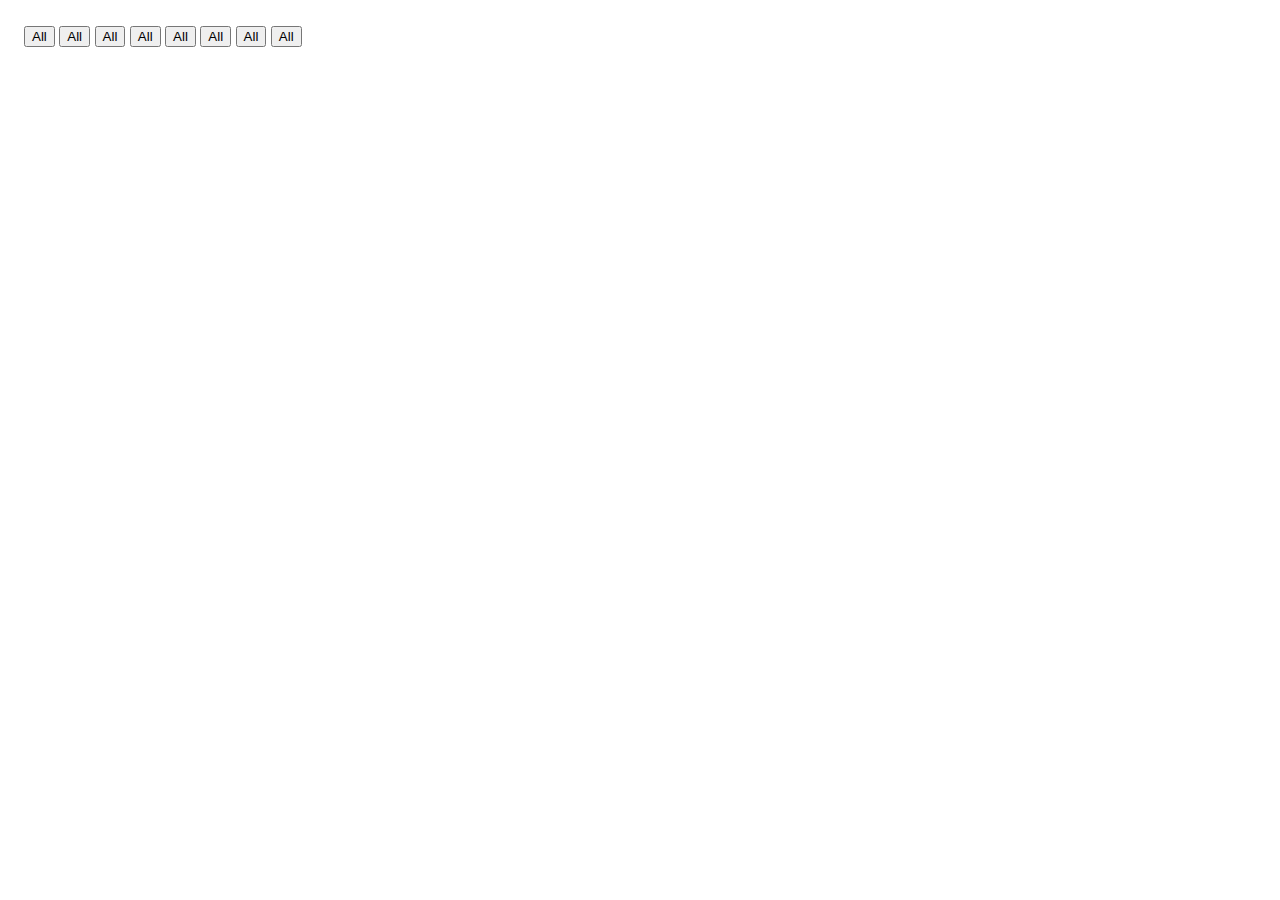
==== index.html @ 39bce03b "Button Bem fixed" ====
<!DOCTYPE html>
<html lang="en">
<head>
  <meta charset="UTF-8">
  <meta http-equiv="X-UA-Compatible" content="IE=edge">
  <meta name="viewport" content="width=device-width, initial-scale=1.0">
  <title>Project</title>

  <!-- Stylesheets -->
  <link rel="stylesheet" href="css/normalize.css">
  <link rel="stylesheet" href="css/styles.css">
</head>
<body>

  <div class="card">
    <button>All</button>
    <button>All</button>
    <button>All</button>
    <button>All</button>
    <button>All</button>
    <button>All</button>
    <button>All</button>
    <button>All</button>
  </div>

  <script src="js/main.js"></script>
</body>
</html>
---- css/styles.css ----
/* GLOBAL */
html {
  box-sizing: border-box;
  height: 100%;
  scroll-behavior: smooth;
}

*,
*::before,
*::after {
  box-sizing: inherit;
}

:root {
  --clr-white: #FFFFFF;
  --clr-primary: #4661E6;
  --clr-dark: #3A4374;
  --clr-gray: #F2F2F2;
  --clr-light: #647196;
  --clr-pink: #AD1FEA;
  --clr-lightpink : #C75AF6;
  --clr-darkblue: #373F68;
  --clr-lightblue: #62BCFA;
  --clr-orange: #F49F85;
  --clr-active--btn : #4661E6;
  --clr-danger : #D73737;
  --clr-lightdanger : #E98888;

  --fs-xl: 15px;
  --fs-xs: 13px;

  --fw-xl: 700;
  --fw-lg: 600;
  --fw-xs: 300;
}


body {
  display: flex;
  flex-direction: column;
  height: 100%;
  padding: 0;
  margin: 0;
  font-family: "Arial", sans-serif;
  font-size: 16px;
  line-height: 1.5;
  background-color: #fff;
  color: #222;
}

img {
  max-width: 100%;
  height: auto;
}

.card {
  padding: 24px;
  border-radius: 10px;
  background-color: var(--clr-white);
}
.card--raoadmap-widget {
  padding-top: 20px;
}
.card--narrow-top {
  padding-top: 44px;
}
.roadmap-card {
  padding-top: 16px;
}
@media screen and (min-width: 760px){
  .card--tablet {
    padding: 32px 28px;
  }
  .card--narrow-top {
    padding-top: 52px 42px;
  }
}
  

/* AUTOFILL-STYLES */
/*input:-webkit-autofill,
input:-webkit-autofill:hover,
input:-webkit-autofill:focus,
textarea:-webkit-autofill,
textarea:-webkit-autofill:hover,
textarea:-webkit-autofill:focus,
select:-webkit-autofill,
select:-webkit-autofill:hover,
select:-webkit-autofill:focus {
  border-color: transparent;
  -webkit-text-fill-color: inherit;
  -webkit-box-shadow: 0 0 0px 1000px #fff inset;
}*/


/* PLACEHOLDER-STYLES */
/*::-webkit-input-placeholder,
::-moz-placeholder,
:-ms-input-placeholder,
:-moz-placeholder {
  color: rgba(52, 49, 61, 0.5);
  opacity: 1;
}*/


/* VISUALLY-HIDDEN */
.visually-hidden {
  position: absolute;
  width: 1px;
  height: 1px;
  margin: -1px;
  border: 0;
  padding: 0;
  clip: rect(0 0 0 0);
  overflow: hidden;
}


/* CONTAINER */
.container {
  width: 100%;
  max-width: 1200px;
  padding-left: 50px;
  padding-right: 50px;
  margin-left: auto;
  margin-right: auto;
}


/* MAIN-CONTENT */
.main-content {
  flex-grow: 1;
}

@media
only screen and (-webkit-min-device-pixel-ratio: 2),
only screen and (   min--moz-device-pixel-ratio: 2),
only screen and (     -o-min-device-pixel-ratio: 2/1),
only screen and (        min-device-pixel-ratio: 2),
only screen and (                min-resolution: 192dpi),
only screen and (                min-resolution: 2dppx) {

}
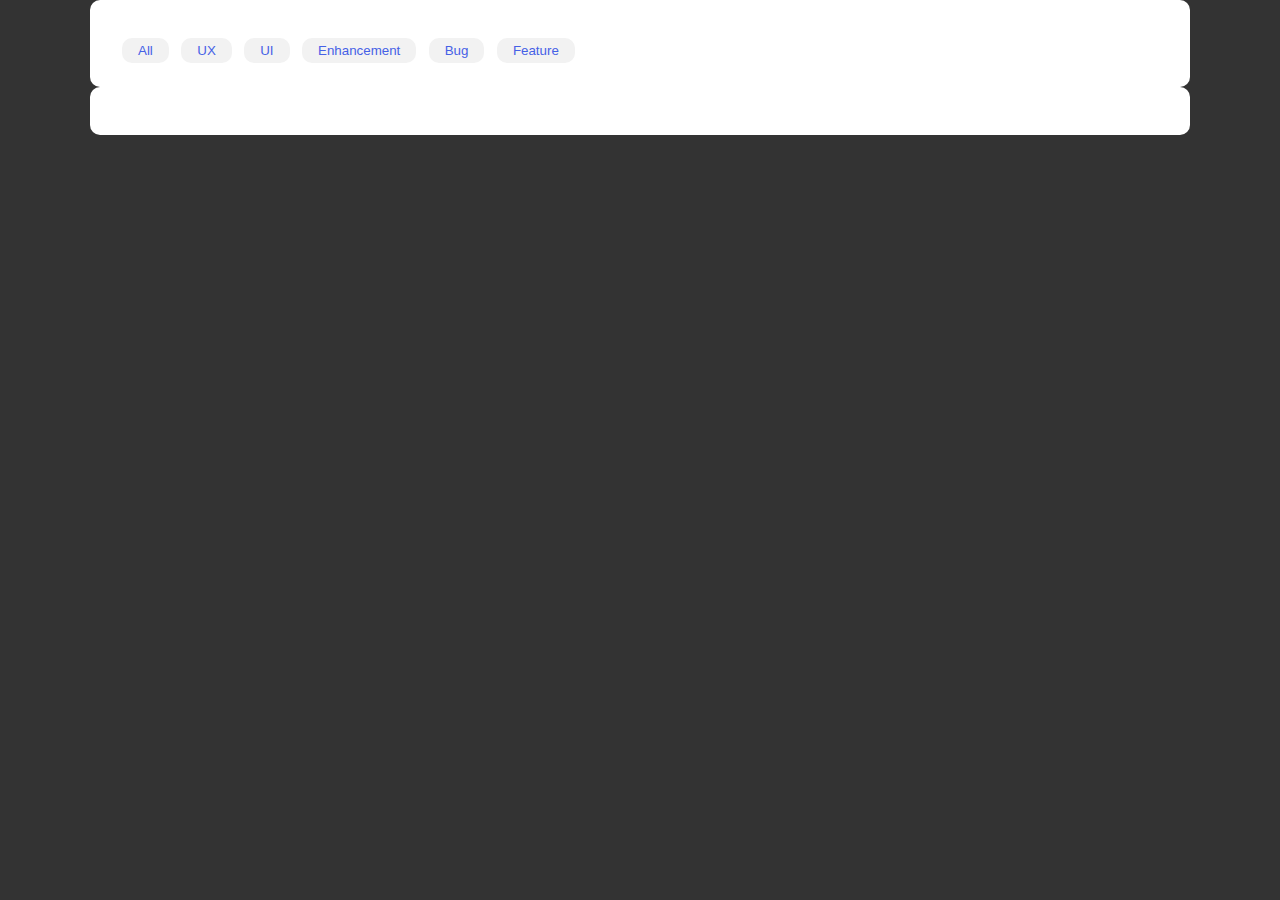
==== commit d3408969: "Tags" ====
--- a/index.html
+++ b/index.html
@@ -12,16 +12,22 @@
 </head>
 <body>
 
-  <div class="card">
-    <button>All</button>
-    <button>All</button>
-    <button>All</button>
-    <button>All</button>
-    <button>All</button>
-    <button>All</button>
-    <button>All</button>
-    <button>All</button>
-  </div>
+  <header>
+    <div class="logo">
+    </div>
+    <div class="container">
+      <div class="card">
+        <button class="btn--tag">All</button>
+        <button class="btn--tag">UX</button>
+        <button class="btn--tag">UI</button>
+        <button class="btn--tag">Enhancement</button>
+        <button class="btn--tag">Bug</button>
+        <button class="btn--tag">Feature</button>
+      </div>
+      <div class="card card--roadmap-widget"></div>
+    </div>
+  </header>
+  
 
   <script src="js/main.js"></script>
 </body>
--- a/css/styles.css
+++ b/css/styles.css
@@ -44,7 +44,7 @@
   font-family: "Arial", sans-serif;
   font-size: 16px;
   line-height: 1.5;
-  background-color: #fff;
+  background-color: #333;
   color: #222;
 }
 
@@ -52,7 +52,21 @@
   max-width: 100%;
   height: auto;
 }
-
+.btn--tag {
+  border-radius: 10px;
+  border: none;
+  background: var(--clr-gray);
+  color: var(--clr-primary);
+  padding: 5px 16px;
+  margin: 14px auto auto 8px;
+}
+.btn--tag:hover {
+  background: #CFD7FF;
+}
+.btn--tag:active {
+  background: var(--clr-primary);
+  color: var(--clr-white);
+}
 .card {
   padding: 24px;
   border-radius: 10px;
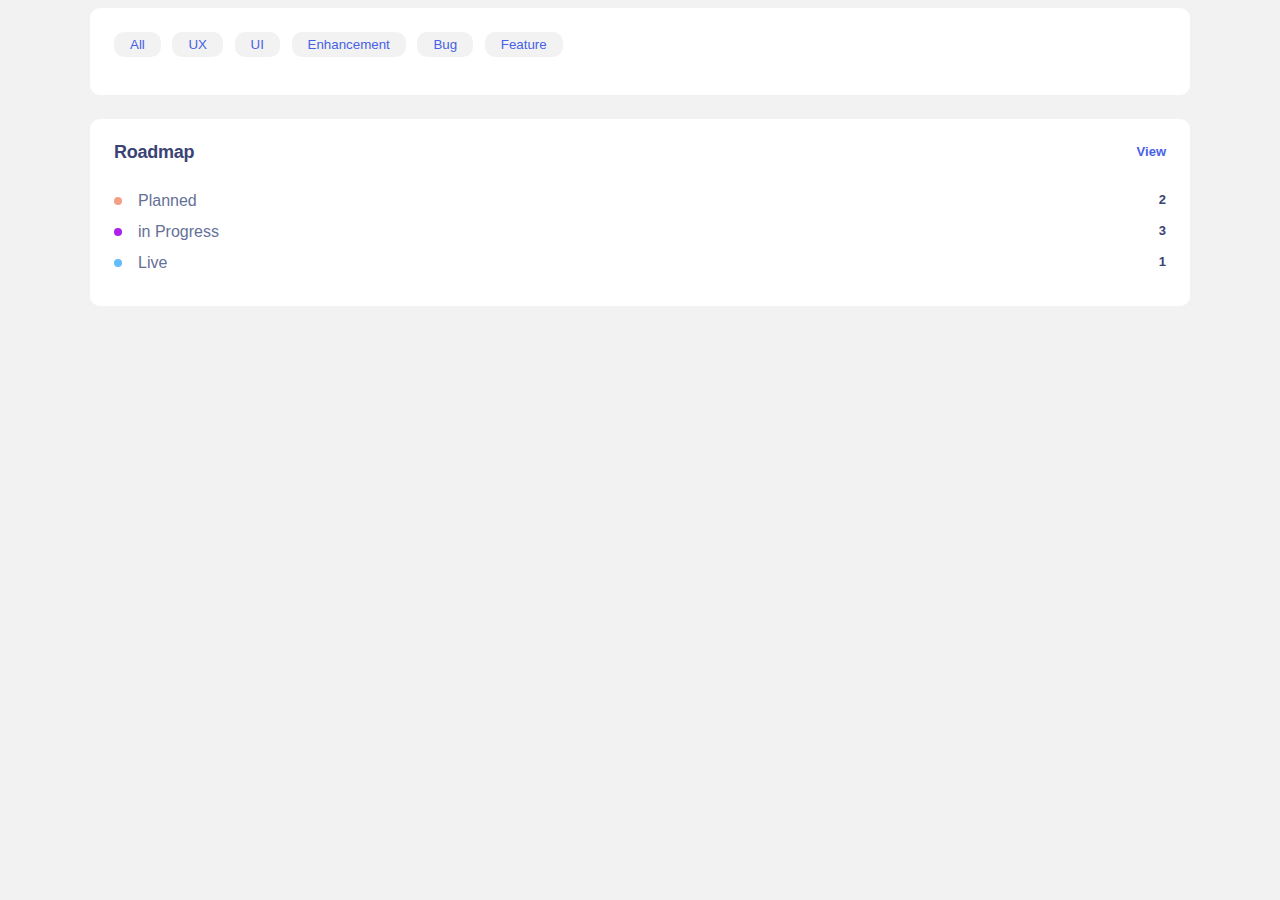
==== commit 824949c4: "Roadmap-widget" ====
--- a/index.html
+++ b/index.html
@@ -24,8 +24,32 @@
         <button class="btn--tag">Bug</button>
         <button class="btn--tag">Feature</button>
       </div>
-      <div class="card card--roadmap-widget"></div>
+      
+      <div class="card--roadmap-widget card">
+        <div class="roadmap-widget__head">
+          <h3 class="roadmap-widget__title">Roadmap</h3>
+          <a class="roadmap-widget__link" href="roadmap.html">View</a>
+        </div>
+        <div class="roadmap-widget__body">
+          <div class="roadmap-widget__status">
+            <span class="roadmap-widget__dot"></span>
+            <p class="roadmap-widget__text">Planned</p>
+            <h4 class="roadmap-widget__number">2</h4>
+          </div>
+          <div class="roadmap-widget__status">
+            <span class="roadmap-widget__dot roadmap-widget__dot--pink"></span>
+            <p class="roadmap-widget__text">in Progress</p>
+            <h4 class="roadmap-widget__number">3</h4>
+          </div>
+          <div class="roadmap-widget__status">
+            <span class="roadmap-widget__dot roadmap-widget__dot--lightblue"></span>
+            <p class="roadmap-widget__text">Live</p>
+            <h4 class="roadmap-widget__number">1</h4>
+          </div>
+        </div>
+      </div>
     </div>
+
   </header>
   
 
--- a/css/styles.css
+++ b/css/styles.css
@@ -35,19 +35,36 @@
 }
 
 
-body {
-  display: flex;
-  flex-direction: column;
-  height: 100%;
-  padding: 0;
-  margin: 0;
-  font-family: "Arial", sans-serif;
+body    {
+  font-family: 'Jost', sans-serif;
+  color: var(--clr-white);
+  background: var(--clr-gray);
+  line-height: 18.79px;
+  font-size: var(--fs-xs);
+  font-weight: 100;
+  
+}
+p {
   font-size: 16px;
-  line-height: 1.5;
-  background-color: #333;
-  color: #222;
-}
-
+  font-weight: var(--fw-xs);
+  line-height: 23px;
+  letter-spacing: 0px;
+  text-align: left;
+  color: var(--clr-light);
+}
+a {
+  text-decoration: none;
+  font-weight: var(--fw-xl);
+  color: var(--clr-primary);
+}
+h3  {
+  font-size: 18px;
+  font-weight: 700;
+  line-height: 26px;
+  letter-spacing: -0.25px;
+  text-align: left;
+  color: var(--clr-dark);
+}
 img {
   max-width: 100%;
   height: auto;
@@ -58,7 +75,7 @@
   background: var(--clr-gray);
   color: var(--clr-primary);
   padding: 5px 16px;
-  margin: 14px auto auto 8px;
+  margin: auto 8px 14px auto;
 }
 .btn--tag:hover {
   background: #CFD7FF;
@@ -72,14 +89,53 @@
   border-radius: 10px;
   background-color: var(--clr-white);
 }
-.card--raoadmap-widget {
+.card--roadmap-widget {
   padding-top: 20px;
+  margin-top: 24px;
 }
 .card--narrow-top {
   padding-top: 44px;
 }
-.roadmap-card {
+.roadmap--card {
   padding-top: 16px;
+}
+.roadmap-widget__head{
+  display: flex;
+  justify-content: space-between;
+  align-items: center;
+  margin-bottom: 24px;
+} 
+.roadmap-widget__title {
+  margin: 0;
+}
+.roadmap-widget__link:hover {
+  text-decoration: underline;
+}
+.roadmap-widget__dot {
+    height: 8px;
+    width: 8px;
+    border-radius: 50%;
+    display: inline-block;
+    margin-right: 16px;
+    background: var(--clr-orange);
+}
+.roadmap-widget__dot--pink{
+  background: var(--clr-pink);
+}
+.roadmap-widget__dot--lightblue {
+  background: var(--clr-lightblue);
+}
+.roadmap-widget__status {
+  display: flex;
+  align-items: center;
+  margin-bottom: 8px;
+}
+.roadmap-widget__text {
+  margin: 0;
+}
+.roadmap-widget__number {
+  margin: 0 0 0 auto;
+  color: var(--clr-dark);
 }
 @media screen and (min-width: 760px){
   .card--tablet {
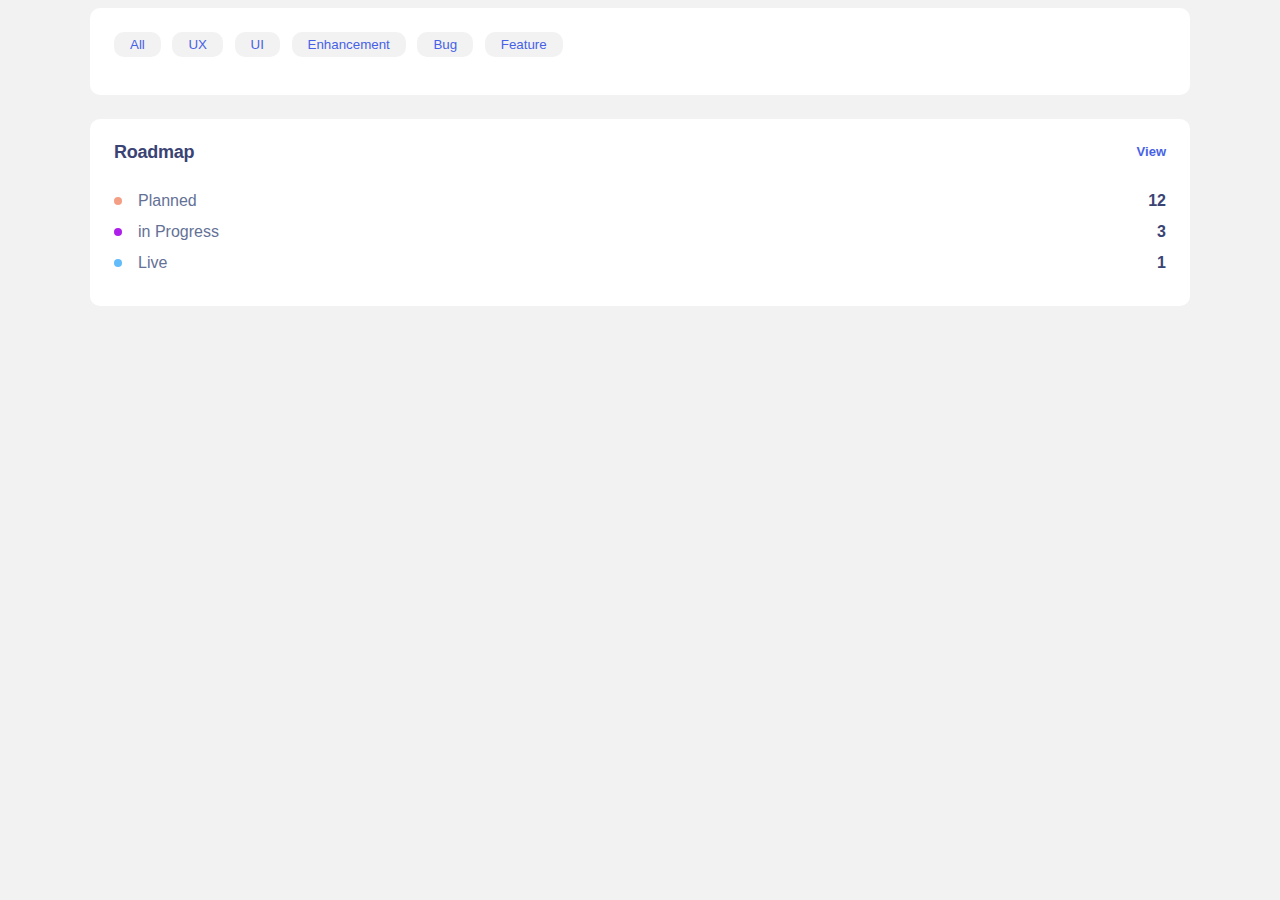
==== commit 193d2dce: "Test" ====
--- a/index.html
+++ b/index.html
@@ -17,12 +17,12 @@
     </div>
     <div class="container">
       <div class="card">
-        <button class="btn--tag">All</button>
-        <button class="btn--tag">UX</button>
-        <button class="btn--tag">UI</button>
-        <button class="btn--tag">Enhancement</button>
-        <button class="btn--tag">Bug</button>
-        <button class="btn--tag">Feature</button>
+        <button class="btn btn--tag">All</button>
+        <button class="btn btn--tag">UX</button>
+        <button class="btn btn--tag">UI</button>
+        <button class="btn btn--tag">Enhancement</button>
+        <button class="btn btn--tag">Bug</button>
+        <button class="btn btn--tag">Feature</button>
       </div>
       
       <div class="card--roadmap-widget card">
@@ -34,17 +34,17 @@
           <div class="roadmap-widget__status">
             <span class="roadmap-widget__dot"></span>
             <p class="roadmap-widget__text">Planned</p>
-            <h4 class="roadmap-widget__number">2</h4>
+            <p class="roadmap-widget__number">12</p>
           </div>
           <div class="roadmap-widget__status">
             <span class="roadmap-widget__dot roadmap-widget__dot--pink"></span>
             <p class="roadmap-widget__text">in Progress</p>
-            <h4 class="roadmap-widget__number">3</h4>
+            <p class="roadmap-widget__number">3</p>
           </div>
           <div class="roadmap-widget__status">
             <span class="roadmap-widget__dot roadmap-widget__dot--lightblue"></span>
             <p class="roadmap-widget__text">Live</p>
-            <h4 class="roadmap-widget__number">1</h4>
+            <p class="roadmap-widget__number">1</p>
           </div>
         </div>
       </div>
--- a/css/styles.css
+++ b/css/styles.css
@@ -134,8 +134,10 @@
   margin: 0;
 }
 .roadmap-widget__number {
-  margin: 0 0 0 auto;
+  margin: 0;
+  margin-left: auto;
   color: var(--clr-dark);
+  font-weight: 700;
 }
 @media screen and (min-width: 760px){
   .card--tablet {
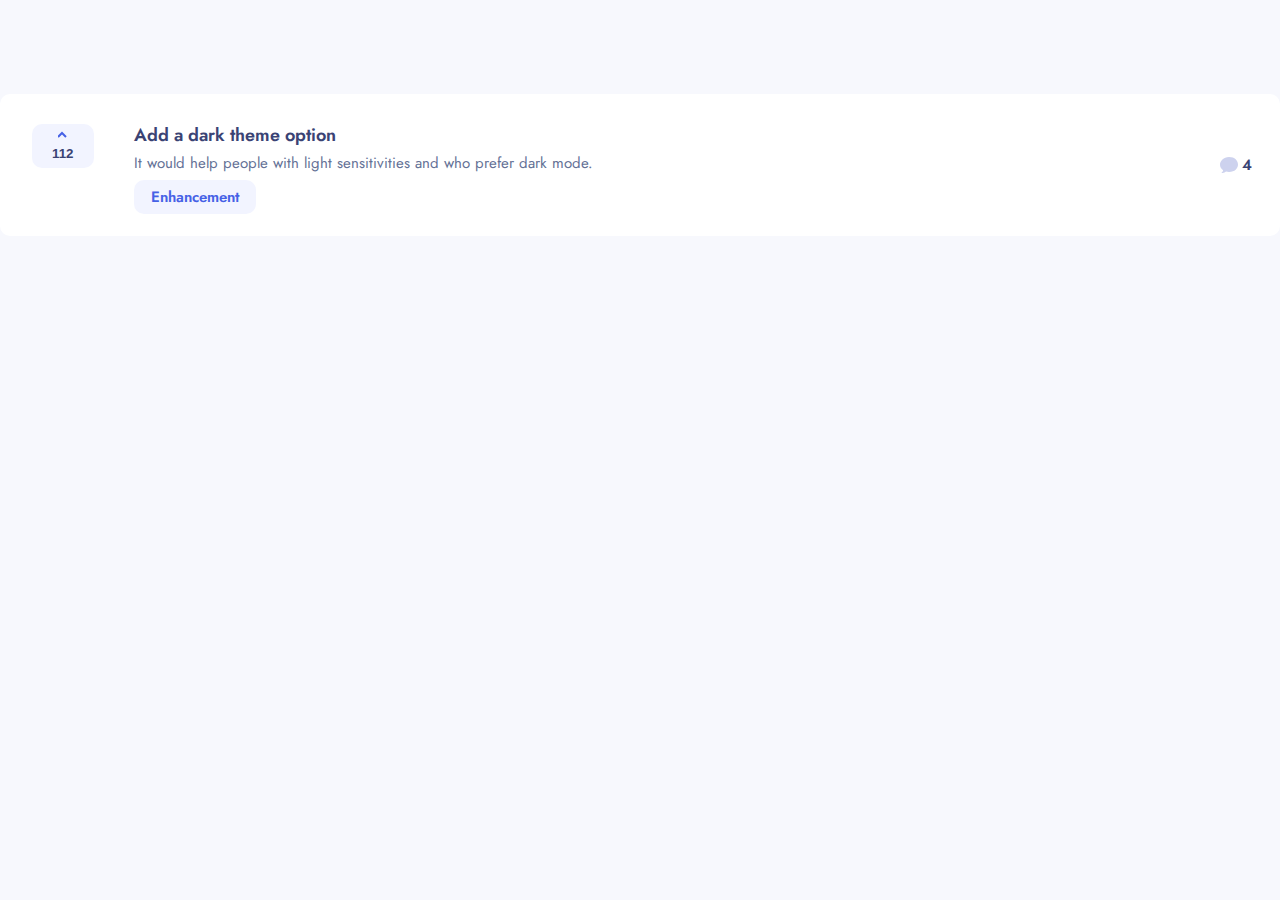
==== commit 7c8ab696: "Add card" ====
--- a/index.html
+++ b/index.html
@@ -1,57 +1,164 @@
 <!DOCTYPE html>
-<html lang="en">
+<html class="page" lang="en">
 <head>
   <meta charset="UTF-8">
   <meta http-equiv="X-UA-Compatible" content="IE=edge">
   <meta name="viewport" content="width=device-width, initial-scale=1.0">
-  <title>Project</title>
+  <title>Feedback Card</title>
 
   <!-- Stylesheets -->
   <link rel="stylesheet" href="css/normalize.css">
   <link rel="stylesheet" href="css/styles.css">
+  <style>
+    .card {
+      padding: 24px;
+      border-radius: 10px;
+      background-color: #fff;
+    }
+    .taglist__link {
+      padding: 5px 16px;
+      font-weight: 600;
+      background-color: var(--color-light-bg);
+      color: var(--color-blue);
+      border-radius: 10px;
+      text-decoration: none;
+    }
+    .taglist__link:hover {
+      background-color: #cfd7ff;
+    }
+    .taglist__link--active {
+      background-color: var(--color-blue);
+      color: var(--color-white);
+    }
+    .upvote-btn {
+      display: inline;
+      border: none;
+      border-radius: 10px;
+      font-weight: 700;
+      background-color: var(--color-light-bg);
+      color: var(--color-text-dark);
+    }
+    .upvote-btn:hover {
+      background-color: #cfd7ff;
+      cursor: pointer;
+    }
+    .upvote-btn__inner {
+      display: flex;
+      align-items: center;
+      padding: 6px 14px;
+    }
+    .upvote-btn--active {
+      background-color: var(--color-blue);
+      color: var(--color-white);
+    }
+    .upvote-btn__icon {
+      margin-right: 10px;
+      color: var(--color-blue);
+    }
+    .feedback__item {
+      display: flex;
+      flex-wrap: wrap;
+      align-items: center;
+    }
+    .feedback__item:not(last-child) {
+      margin-bottom: 16px;
+    }
+    .feedback__content {
+      width: 100%;
+      margin-bottom: 16px;
+    }
+    .feedback__comment {
+      display: flex;
+      align-items: center;
+    }
+    .feedback__title {
+      margin: 0;
+      margin-bottom: 4px;
+    }
+    .feedback__link {
+      color: var(--color-text-dark);
+      font-weight: 600;
+      text-decoration: none;
+    }
+    .feedback__link:hover {
+      color: var(--color-blue);
+    }
+    .feedback__text {
+      margin: 0;
+      margin-bottom: 12px;
+    }
+    .feedback__upvote-btn--wrapper {
+      flex-grow: 1;
+    }
+    .feedback__category-btn {
+      padding: 6px 17px;
+      background-color: var(--color-light-bg);
+      text-decoration: none;
+      color: var(--color-blue);
+      font-weight: 600;
+    }
+    .feedback__category-btn:hover {
+      background-color: #cfd7ff;
+    }
+    .feedback__category--active {
+      background-color: var(--color-blue);
+      color: var(--color-white);
+    }
+    .feedback__comment--icon {
+      margin-right: 4px;
+    }
+    .feedback__comment--value {
+      font-weight: 600;
+      color: var(--color-text-dark);
+    }
+    @media only screen and (min-width: 768px) {
+      .upvote-btn__inner {
+        flex-direction: column;
+      }
+      .upvote-btn__icon {
+        margin-right: 0;
+        margin-bottom: 8px;
+      }
+      .feedback__item {
+        padding: 28px 32px;
+        flex-wrap: nowrap;
+      }
+      .feedback__content {
+        margin-bottom: 0;
+        flex-grow: 1;
+        padding-right: 40px;
+    }
+      .feedback__upvote-btn--wrapper {
+        order: -1;
+        align-self: start;
+        padding-right: 40px;
+      }
+    }
+  </style>
 </head>
-<body>
+<body class="page__body">
 
-  <header>
-    <div class="logo">
+  <div class="feedback__item card">
+    <div class="feedback__content">
+      <h3 class="feedback__title"><a class="feedback__link" href="#" >Add a dark theme option</a></h3>
+      <p class="feedback__text">It would help people with light sensitivities and who prefer dark mode.</p>
+      <a class="taglist__link feedback__category-btn" href="#">Enhancement</a>
     </div>
-    <div class="container">
-      <div class="card">
-        <button class="btn btn--tag">All</button>
-        <button class="btn btn--tag">UX</button>
-        <button class="btn btn--tag">UI</button>
-        <button class="btn btn--tag">Enhancement</button>
-        <button class="btn btn--tag">Bug</button>
-        <button class="btn btn--tag">Feature</button>
-      </div>
-      
-      <div class="card--roadmap-widget card">
-        <div class="roadmap-widget__head">
-          <h3 class="roadmap-widget__title">Roadmap</h3>
-          <a class="roadmap-widget__link" href="roadmap.html">View</a>
-        </div>
-        <div class="roadmap-widget__body">
-          <div class="roadmap-widget__status">
-            <span class="roadmap-widget__dot"></span>
-            <p class="roadmap-widget__text">Planned</p>
-            <p class="roadmap-widget__number">12</p>
-          </div>
-          <div class="roadmap-widget__status">
-            <span class="roadmap-widget__dot roadmap-widget__dot--pink"></span>
-            <p class="roadmap-widget__text">in Progress</p>
-            <p class="roadmap-widget__number">3</p>
-          </div>
-          <div class="roadmap-widget__status">
-            <span class="roadmap-widget__dot roadmap-widget__dot--lightblue"></span>
-            <p class="roadmap-widget__text">Live</p>
-            <p class="roadmap-widget__number">1</p>
-          </div>
-        </div>
-      </div>
+    <div class="feedback__upvote-btn--wrapper">
+      <button class="upvote-btn" href="index.html">
+        <span class="upvote-btn__inner">
+          <svg class="upvote-btn__icon" width="9" height="7" viewBox="0 0 9 7" fill="none" xmlns="http://www.w3.org/2000/svg">
+          <path d="M0 6L4 2L8 6" stroke="currentColor" stroke-width="2"/>
+          </svg>
+          <span class="upvote-btn__text">112</span>
+        </span>
+      </button>
     </div>
-
-  </header>
-  
+    <div class="feedback__comment">
+      <img class="feedback__comment--icon" src="img/message-icon.svg">
+      <span class="feedback__comment--value">4</span>
+    </div>
+  </div>
 
   <script src="js/main.js"></script>
 </body>
--- a/css/styles.css
+++ b/css/styles.css
@@ -1,3 +1,61 @@
+/* CUSTOM PROPS */
+:root {
+  --color-purple: #ad1fea;
+  --color-blue: #4661e6;
+  --color-light-blue: #62bcfa;
+  --color-orange: #f49f85;
+  --color-red: #d73737;
+  --color-white: #fff;
+  --color-lightpurple: #C75AF6;
+
+
+  --color-body-bg: #f7f8fd;
+  --color-light-bg: #f2f4ff;
+  --color-text: #647196;
+  --color-text-dark: #3a4374;
+
+  --font-family: "Jost", "Arial", sans-serif;
+}
+
+
+/* FONT-FACE */
+@font-face {
+  font-family: "Jost";
+  src: url("../fonts/Jost-Medium.woff2") format("woff2"),
+      url("../fonts/Jost-Medium.woff") format("woff");
+  font-weight: 500;
+  font-style: normal;
+  font-display: swap;
+}
+
+@font-face {
+  font-family: "Jost";
+  src: url("../fonts/Jost-SemiBold.woff2") format("woff2"),
+      url("../fonts/Jost-SemiBold.woff") format("woff");
+  font-weight: 600;
+  font-style: normal;
+  font-display: swap;
+}
+
+@font-face {
+  font-family: "Jost";
+  src: url("../fonts/Jost-Regular.woff2") format("woff2"),
+      url("../fonts/Jost-Regular.woff") format("woff");
+  font-weight: normal;
+  font-style: normal;
+  font-display: swap;
+}
+
+@font-face {
+  font-family: "Jost";
+  src: url("../fonts/Jost-Bold.woff2") format("woff2"),
+      url("../fonts/Jost-Bold.woff") format("woff");
+  font-weight: bold;
+  font-style: normal;
+  font-display: swap;
+}
+
+
 /* GLOBAL */
 html {
   box-sizing: border-box;
@@ -11,143 +69,24 @@
   box-sizing: inherit;
 }
 
-:root {
-  --clr-white: #FFFFFF;
-  --clr-primary: #4661E6;
-  --clr-dark: #3A4374;
-  --clr-gray: #F2F2F2;
-  --clr-light: #647196;
-  --clr-pink: #AD1FEA;
-  --clr-lightpink : #C75AF6;
-  --clr-darkblue: #373F68;
-  --clr-lightblue: #62BCFA;
-  --clr-orange: #F49F85;
-  --clr-active--btn : #4661E6;
-  --clr-danger : #D73737;
-  --clr-lightdanger : #E98888;
-
-  --fs-xl: 15px;
-  --fs-xs: 13px;
-
-  --fw-xl: 700;
-  --fw-lg: 600;
-  --fw-xs: 300;
+body {
+  display: flex;
+  flex-direction: column;
+  height: 100%;
+  padding: 0;
+  margin: 0;
+  font-family: var(--font-family);
+  font-size: 15px;
+  line-height: normal;
+  background-color: var(--color-body-bg);
+  color: var(--color-text);
 }
 
-
-body    {
-  font-family: 'Jost', sans-serif;
-  color: var(--clr-white);
-  background: var(--clr-gray);
-  line-height: 18.79px;
-  font-size: var(--fs-xs);
-  font-weight: 100;
-  
-}
-p {
-  font-size: 16px;
-  font-weight: var(--fw-xs);
-  line-height: 23px;
-  letter-spacing: 0px;
-  text-align: left;
-  color: var(--clr-light);
-}
-a {
-  text-decoration: none;
-  font-weight: var(--fw-xl);
-  color: var(--clr-primary);
-}
-h3  {
-  font-size: 18px;
-  font-weight: 700;
-  line-height: 26px;
-  letter-spacing: -0.25px;
-  text-align: left;
-  color: var(--clr-dark);
-}
 img {
   max-width: 100%;
   height: auto;
 }
-.btn--tag {
-  border-radius: 10px;
-  border: none;
-  background: var(--clr-gray);
-  color: var(--clr-primary);
-  padding: 5px 16px;
-  margin: auto 8px 14px auto;
-}
-.btn--tag:hover {
-  background: #CFD7FF;
-}
-.btn--tag:active {
-  background: var(--clr-primary);
-  color: var(--clr-white);
-}
-.card {
-  padding: 24px;
-  border-radius: 10px;
-  background-color: var(--clr-white);
-}
-.card--roadmap-widget {
-  padding-top: 20px;
-  margin-top: 24px;
-}
-.card--narrow-top {
-  padding-top: 44px;
-}
-.roadmap--card {
-  padding-top: 16px;
-}
-.roadmap-widget__head{
-  display: flex;
-  justify-content: space-between;
-  align-items: center;
-  margin-bottom: 24px;
-} 
-.roadmap-widget__title {
-  margin: 0;
-}
-.roadmap-widget__link:hover {
-  text-decoration: underline;
-}
-.roadmap-widget__dot {
-    height: 8px;
-    width: 8px;
-    border-radius: 50%;
-    display: inline-block;
-    margin-right: 16px;
-    background: var(--clr-orange);
-}
-.roadmap-widget__dot--pink{
-  background: var(--clr-pink);
-}
-.roadmap-widget__dot--lightblue {
-  background: var(--clr-lightblue);
-}
-.roadmap-widget__status {
-  display: flex;
-  align-items: center;
-  margin-bottom: 8px;
-}
-.roadmap-widget__text {
-  margin: 0;
-}
-.roadmap-widget__number {
-  margin: 0;
-  margin-left: auto;
-  color: var(--clr-dark);
-  font-weight: 700;
-}
-@media screen and (min-width: 760px){
-  .card--tablet {
-    padding: 32px 28px;
-  }
-  .card--narrow-top {
-    padding-top: 52px 42px;
-  }
-}
-  
+
 
 /* AUTOFILL-STYLES */
 /*input:-webkit-autofill,
@@ -188,12 +127,26 @@
 }
 
 
+/* PAGE */
+.page__body {
+  padding-top: 0;
+}
+
+.page__body--feedback-detail {
+  padding-top: 24px;
+}
+
+.page__body--feedback-form {
+  padding-top: 34px;
+}
+
+
 /* CONTAINER */
 .container {
   width: 100%;
-  max-width: 1200px;
-  padding-left: 50px;
-  padding-right: 50px;
+  max-width: 1158px;
+  padding-left: 24px;
+  padding-right: 24px;
   margin-left: auto;
   margin-right: auto;
 }
@@ -213,3 +166,31 @@
 only screen and (                min-resolution: 2dppx) {
 
 }
+
+/* TODO Update media size */
+@media only screen and (min-width: 768px) {
+  .page__body,
+  .page__body--feedback-detail,
+  .page__body--feedback-form,
+  .page__body--roadmap {
+    padding-top: 56px;
+  }
+}
+
+@media only screen and (min-width: 992px) {
+  .page__body {
+    padding-top: 94px;
+  }
+
+  .page__body--feedback-detail {
+    padding-top: 80px;
+  }
+
+  .page__body--feedback-form {
+    padding-top: 92px;
+  }
+
+  .page__body--roadmap {
+    padding-top: 78px;
+  }
+}
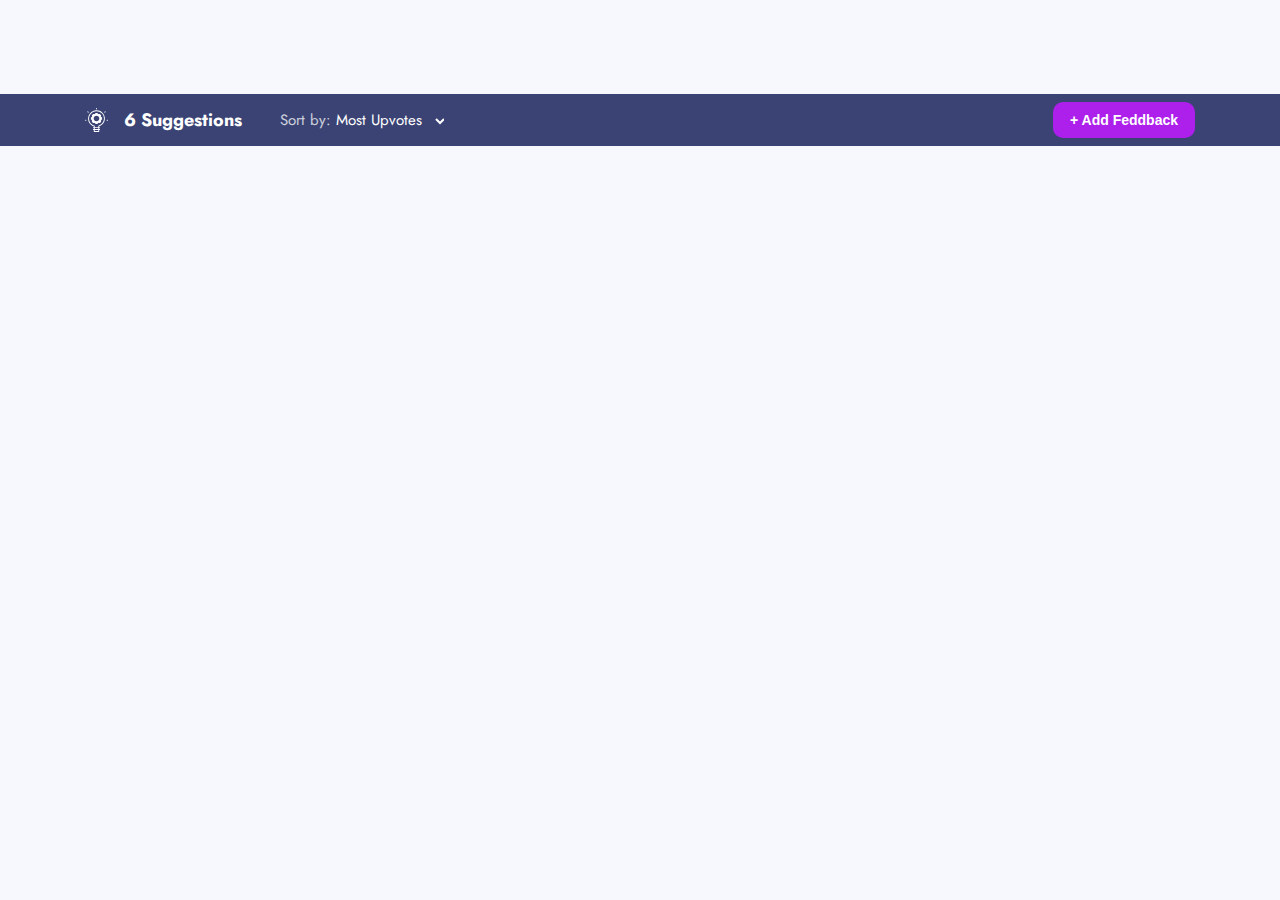
==== commit 641b340c: "Add nav-sort" ====
--- a/index.html
+++ b/index.html
@@ -4,159 +4,86 @@
   <meta charset="UTF-8">
   <meta http-equiv="X-UA-Compatible" content="IE=edge">
   <meta name="viewport" content="width=device-width, initial-scale=1.0">
-  <title>Feedback Card</title>
+  <title>Product Feedback</title>
 
   <!-- Stylesheets -->
   <link rel="stylesheet" href="css/normalize.css">
   <link rel="stylesheet" href="css/styles.css">
   <style>
-    .card {
-      padding: 24px;
-      border-radius: 10px;
-      background-color: #fff;
+    .btn {
+        display: inline-block;
+        padding: 10px 17px;
+        border: none;
+        border-radius: 10px;
+        background-color: var(--color-purple);
+        color: var(--color-white);
+        text-align: center;
+        cursor: pointer;
+        font-size: 14px;
+        font-weight: 700;
     }
-    .taglist__link {
-      padding: 5px 16px;
-      font-weight: 600;
-      background-color: var(--color-light-bg);
-      color: var(--color-blue);
-      border-radius: 10px;
-      text-decoration: none;
+    .btn:hover {
+        background-color: var(--color-lightpurple);
     }
-    .taglist__link:hover {
-      background-color: #cfd7ff;
+    .nav-sort {
+        background-color: var(--color-text-dark);
     }
-    .taglist__link--active {
-      background-color: var(--color-blue);
-      color: var(--color-white);
+    .nav-sort__inner {
+        display: flex;
+        align-items: center;
+        margin: 8px auto;
     }
-    .upvote-btn {
-      display: inline;
-      border: none;
-      border-radius: 10px;
-      font-weight: 700;
-      background-color: var(--color-light-bg);
-      color: var(--color-text-dark);
+    .nav-sort__text--wrapper {
+        flex-grow: 1;
     }
-    .upvote-btn:hover {
-      background-color: #cfd7ff;
-      cursor: pointer;
+    .nav-sort__text {
+        color: var(--color-white);
+        font-weight: 400;
+        opacity: 0.75;
     }
-    .upvote-btn__inner {
-      display: flex;
-      align-items: center;
-      padding: 6px 14px;
+    .nav-sort__link {
+        color: var(--color-white);
+        font-weight: 700;
     }
-    .upvote-btn--active {
-      background-color: var(--color-blue);
-      color: var(--color-white);
+    .nav-sort__link--selected {
+        color: var(--color-white);
+        margin-right: 8px;
     }
-    .upvote-btn__icon {
-      margin-right: 10px;
-      color: var(--color-blue);
+    .nav-sort__value--wrapper {
+        display: none;
     }
-    .feedback__item {
-      display: flex;
-      flex-wrap: wrap;
-      align-items: center;
-    }
-    .feedback__item:not(last-child) {
-      margin-bottom: 16px;
-    }
-    .feedback__content {
-      width: 100%;
-      margin-bottom: 16px;
-    }
-    .feedback__comment {
-      display: flex;
-      align-items: center;
-    }
-    .feedback__title {
-      margin: 0;
-      margin-bottom: 4px;
-    }
-    .feedback__link {
-      color: var(--color-text-dark);
-      font-weight: 600;
-      text-decoration: none;
-    }
-    .feedback__link:hover {
-      color: var(--color-blue);
-    }
-    .feedback__text {
-      margin: 0;
-      margin-bottom: 12px;
-    }
-    .feedback__upvote-btn--wrapper {
-      flex-grow: 1;
-    }
-    .feedback__category-btn {
-      padding: 6px 17px;
-      background-color: var(--color-light-bg);
-      text-decoration: none;
-      color: var(--color-blue);
-      font-weight: 600;
-    }
-    .feedback__category-btn:hover {
-      background-color: #cfd7ff;
-    }
-    .feedback__category--active {
-      background-color: var(--color-blue);
-      color: var(--color-white);
-    }
-    .feedback__comment--icon {
-      margin-right: 4px;
-    }
-    .feedback__comment--value {
-      font-weight: 600;
-      color: var(--color-text-dark);
+    .nav-sort__value--text {
+        padding-left: 16px;
+        margin: 0;
+        color: var(--color-white);
     }
     @media only screen and (min-width: 768px) {
-      .upvote-btn__inner {
-        flex-direction: column;
-      }
-      .upvote-btn__icon {
-        margin-right: 0;
-        margin-bottom: 8px;
-      }
-      .feedback__item {
-        padding: 28px 32px;
-        flex-wrap: nowrap;
-      }
-      .feedback__content {
-        margin-bottom: 0;
-        flex-grow: 1;
-        padding-right: 40px;
-    }
-      .feedback__upvote-btn--wrapper {
-        order: -1;
-        align-self: start;
-        padding-right: 40px;
-      }
+        .nav-sort__value--wrapper {
+          display: flex;
+          align-items: center;
+          padding-right: 38px;
+        }
     }
   </style>
 </head>
 <body class="page__body">
 
-  <div class="feedback__item card">
-    <div class="feedback__content">
-      <h3 class="feedback__title"><a class="feedback__link" href="#" >Add a dark theme option</a></h3>
-      <p class="feedback__text">It would help people with light sensitivities and who prefer dark mode.</p>
-      <a class="taglist__link feedback__category-btn" href="#">Enhancement</a>
-    </div>
-    <div class="feedback__upvote-btn--wrapper">
-      <button class="upvote-btn" href="index.html">
-        <span class="upvote-btn__inner">
-          <svg class="upvote-btn__icon" width="9" height="7" viewBox="0 0 9 7" fill="none" xmlns="http://www.w3.org/2000/svg">
-          <path d="M0 6L4 2L8 6" stroke="currentColor" stroke-width="2"/>
-          </svg>
-          <span class="upvote-btn__text">112</span>
-        </span>
-      </button>
-    </div>
-    <div class="feedback__comment">
-      <img class="feedback__comment--icon" src="img/message-icon.svg">
-      <span class="feedback__comment--value">4</span>
+  <div class="nav-sort">
+    <div class="container">
+        <div class="nav-sort__inner">
+            <div class="nav-sort__value--wrapper">
+              <img src="img/suggetion-lighter-icon.svg" alt="">
+              <h3 class="nav-sort__value--text">6 Suggestions</h3>
+            </div>
+            <div class="nav-sort__text--wrapper">
+              <span class="nav-sort__text">Sort by:</span>
+              <span class="nav-sort__link--selected">Most Upvotes</span>
+              <svg width="9" height="7" viewBox="0 0 9 7" fill="none" xmlns="http://www.w3.org/2000/svg">
+              <path id="Path 2" d="M1 1L5 5L9 1" stroke="white" stroke-width="2"/>
+              </svg>
+            </div>
+            <button class="btn nav-sort__btn">+ Add Feddback</button>
+        </div>
     </div>
   </div>
 
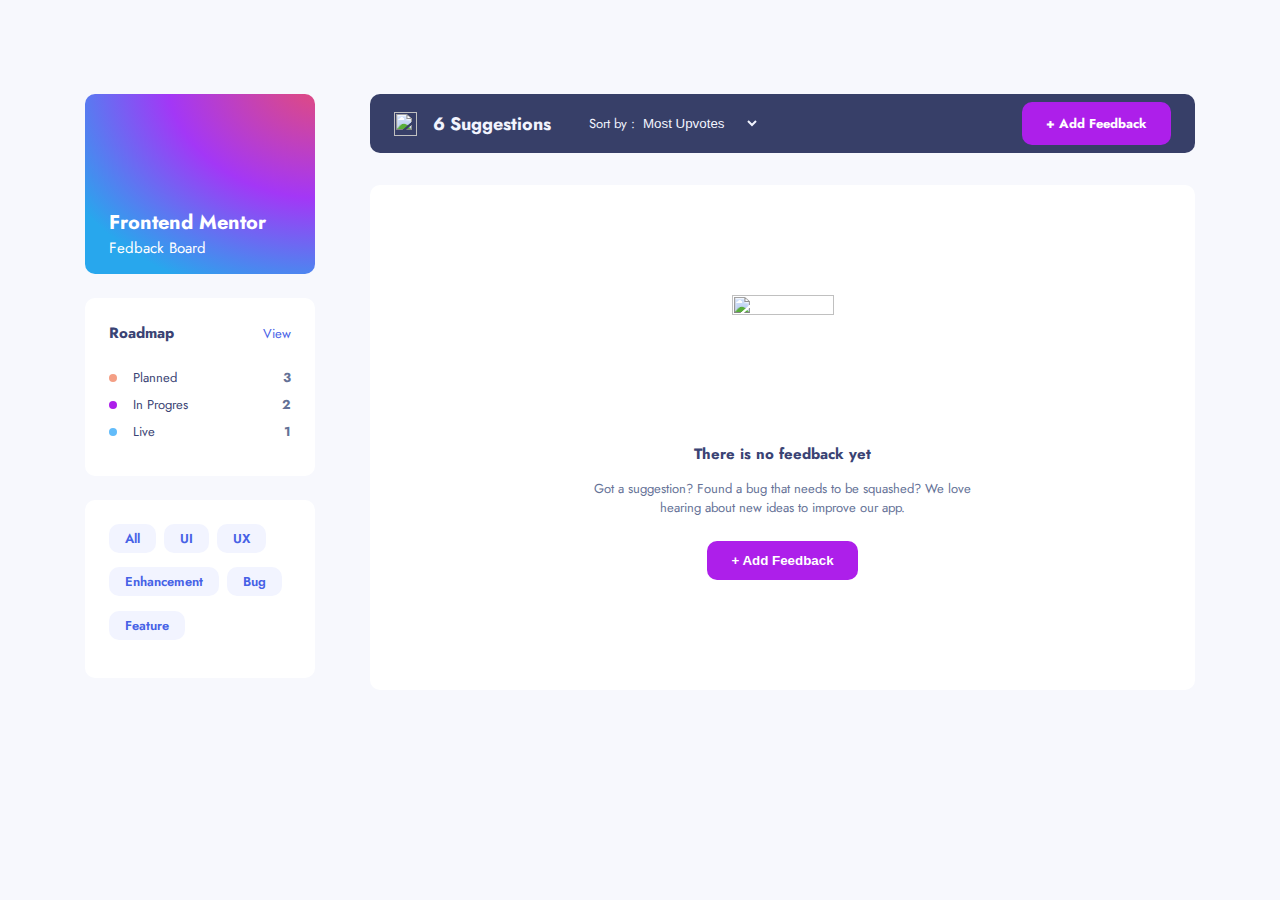
==== commit 9f5aa9e6: "Add side header" ====
--- a/index.html
+++ b/index.html
@@ -9,83 +9,159 @@
   <!-- Stylesheets -->
   <link rel="stylesheet" href="css/normalize.css">
   <link rel="stylesheet" href="css/styles.css">
-  <style>
-    .btn {
-        display: inline-block;
-        padding: 10px 17px;
-        border: none;
-        border-radius: 10px;
-        background-color: var(--color-purple);
-        color: var(--color-white);
-        text-align: center;
-        cursor: pointer;
-        font-size: 14px;
-        font-weight: 700;
-    }
-    .btn:hover {
-        background-color: var(--color-lightpurple);
-    }
-    .nav-sort {
-        background-color: var(--color-text-dark);
-    }
-    .nav-sort__inner {
-        display: flex;
-        align-items: center;
-        margin: 8px auto;
-    }
-    .nav-sort__text--wrapper {
-        flex-grow: 1;
-    }
-    .nav-sort__text {
-        color: var(--color-white);
-        font-weight: 400;
-        opacity: 0.75;
-    }
-    .nav-sort__link {
-        color: var(--color-white);
-        font-weight: 700;
-    }
-    .nav-sort__link--selected {
-        color: var(--color-white);
-        margin-right: 8px;
-    }
-    .nav-sort__value--wrapper {
-        display: none;
-    }
-    .nav-sort__value--text {
-        padding-left: 16px;
-        margin: 0;
-        color: var(--color-white);
-    }
-    @media only screen and (min-width: 768px) {
-        .nav-sort__value--wrapper {
-          display: flex;
-          align-items: center;
-          padding-right: 38px;
-        }
-    }
-  </style>
 </head>
 <body class="page__body">
 
-  <div class="nav-sort">
+
+  <main class="main-content">
     <div class="container">
-        <div class="nav-sort__inner">
-            <div class="nav-sort__value--wrapper">
-              <img src="img/suggetion-lighter-icon.svg" alt="">
-              <h3 class="nav-sort__value--text">6 Suggestions</h3>
+      <div class="site-header-feedbacks-wrapper">
+        <!-- SITE-HEADER -->
+        <header class="site-header site-header-feedbacks-wrapper__site-header">
+          <div class="side-header__logo-wrapper">
+            <div class="side-header__logo-inner">
+              <h2 class="side-header__logo">Frontend Mentor</h2>
+              <p class="side-header__logo-info">Fedback Board</p>
             </div>
-            <div class="nav-sort__text--wrapper">
-              <span class="nav-sort__text">Sort by:</span>
-              <span class="nav-sort__link--selected">Most Upvotes</span>
-              <svg width="9" height="7" viewBox="0 0 9 7" fill="none" xmlns="http://www.w3.org/2000/svg">
-              <path id="Path 2" d="M1 1L5 5L9 1" stroke="white" stroke-width="2"/>
-              </svg>
+            <span class="side-header__sidebar"><svg width="20" height="17" fill="none" xmlns="http://www.w3.org/2000/svg"><g fill="#fff"><path d="M0 0h20v3H0zM0 7h20v3H0zM0 14h20v3H0z"/></g></svg></span>
+          </div>
+          <div class="side-header__overlay"></div>
+          <div class="side-header__taglist-roadmap-wrapper">
+            <div class="roadmap-widget card">
+              <div class="roadmap-widget__header">
+                <h3 class="roadmap-widget__title">Roadmap</h3>
+                <a class="roadmap-widget__link" href="roadmap.html">View</a>
+              </div>
+              <dl class="roadmap-widget__list">
+                <div class="roadmap-widget__item roadmap-widget__item--planned">
+                  <dt class="roadmap-widget__title">Planned</dt>
+                  <dd class="roadmap-widget__number">3</dd>
+                </div>
+                <div class="roadmap-widget__item roadmap-widget__item--in-progress">
+                  <dt class="roadmap-widget__title">In Progres</dt>
+                  <dd class="roadmap-widget__number">2</dd>
+                </div>
+                <div class="roadmap-widget__item roadmap-widget__item--live">
+                  <dt class="roadmap-widget__title">Live</dt>
+                  <dd class="roadmap-widget__number">1</dd>
+                </div>
+              </dl>
             </div>
-            <button class="btn nav-sort__btn">+ Add Feddback</button>
+            <div class="taglist card">
+              <li class="taglist__item">
+                <a class="tag" href="#">All</a>
+              </li>
+              <li class="taglist__item">
+                <a class="tag" href="#">UI</a>
+              </li>
+              <li class="taglist__item">
+                <a class="tag" href="#">UX</a>
+              </li>
+              <li class="taglist__item">
+                <a class="tag" href="#">Enhancement</a>
+              </li>
+              <li class="taglist__item">
+                <a class="tag" href="#">Bug</a>
+              </li>
+              <li class="taglist__item">
+                <a class="tag" href="#">Feature</a>
+              </li>
+            </div>
+          </div>
+              
+        </header>
+
+
+        <!-- FEEDBACKS -->
+        
+        <div class="site-header-feedbacks-wrapper__feedbacks feedbacks feedbacks--empty half-black">
+          
+          <div class="feedbacks__actions">
+            <div class="feedbacks__suggestions-count-wrapper">
+              <img class="feedbacks__suggestions-icon" src="img/bulb.svg" alt="" aria-hidden="true" width="23" height="24">
+              <div class="feedbacks__suggestions-count">6 Suggestions</div>
+            </div>
+
+            <div class="feedbacks__sorting-wrapper">
+              <label class="feedbacks__sorting-label" for="feedbacks-sort-select">Sort by :</label>
+              <select class="feedbacks__sorting-select" name="sort" id="feedbacks-sort-select">
+                <option>Most Upvotes</option>
+                <option>Least Upvotes</option>
+                <option>Most Comments</option>
+                <option>Least Comments</option>
+              </select>
+            </div>
+
+            <a class="btn" href="#">+ Add Feedback</a>
+          </div>
+
+          <div class="feedbacks__inner">
+            <div class="feedbacks__empty-card">
+              <div class="empty-feedback card">
+                <img class="empty-feedback__icon" src="img/empty-card-icon.svg" alt="" width="102" height="108" aria-hidden="true">
+                <h3 class="empty-feedback__title">There is no feedback yet</h3>
+                <p class="empty-feedback__text">Got a suggestion? Found a bug that needs to be squashed? We love hearing about new ideas to improve our app.</p>
+                <button class="btn" type="button">+ Add Feedback</button>
+              </div>
+            </div>
+
+            <ul class="feedbacks__list">
+              <li class="feedbacks__item">
+                <!-- FEEDBACK-CARD -->
+                <div class="feedback-card card">
+                  <div class="feedback-card__content">
+                    <h3 class="feedback-card__title"><a class="feedback-card__link" href="#">Add tags for solutions</a></h3>
+                    <p class="feedback-card__text">Easier to search for solutions based on a specific stack.</p>
+                    <a class="tag" href="#">Enhancement</a>
+                  </div>
+
+                  <div class="feedback-card__upvote-btn-wrapper">
+                    <button class="upvote-btn" type="button">
+                      <span class="upvote-btn__inner">
+                        <svg class="upvote-btn__icon" width="9" height="7" fill="none" xmlns="http://www.w3.org/2000/svg"><path d="m0 6 4-4 4 4" stroke="currentColor" stroke-width="2"/></svg>
+                        <span class="upvote-btn__text">112</span>
+                      </span>
+                    </button>
+                  </div>
+
+                  <div class="feedback-card__comment">
+                    <img class="feedback-card__comment-icon" src="img/message-icon.svg" width="18" height="16">
+                    <span class="feedback-card__comment-value">2</span>
+                  </div>
+                </div>
+              </li>
+
+              <li class="feedbacks__item">
+                <!-- FEEDBACK-CARD -->
+                <div class="feedback-card card">
+                  <div class="feedback-card__content">
+                    <h3 class="feedback-card__title"><a class="feedback-card__link" href="#">Add a dark theme option</a></h3>
+                    <p class="feedback-card__text">It would help people with light sensitivities and who prefer dark mode.</p>
+                    <a class="tag" href="#">Feature</a>
+                  </div>
+
+                  <div class="feedback-card__upvote-btn-wrapper">
+                    <button class="upvote-btn" type="button">
+                      <span class="upvote-btn__inner">
+                        <svg class="upvote-btn__icon" width="9" height="7" fill="none" xmlns="http://www.w3.org/2000/svg"><path d="m0 6 4-4 4 4" stroke="currentColor" stroke-width="2"/></svg>
+                        <span class="upvote-btn__text">99</span>
+                      </span>
+                    </button>
+                  </div>
+
+                  <div class="feedback-card__comment">
+                    <img class="feedback-card__comment-icon" src="img/message-icon.svg" width="18" height="16">
+                    <span class="feedback-card__comment-value">4</span>
+                  </div>
+                </div>
+              </li>
+            </ul>
+          </div>
         </div>
+      </div>
     </div>
-  </div>
+  </main>
+
 
   <script src="js/main.js"></script>
 </body>
--- a/css/styles.css
+++ b/css/styles.css
@@ -7,6 +7,7 @@
   --color-red: #d73737;
   --color-white: #fff;
   --color-lightpurple: #C75AF6;
+  --color-side-logo-bg: radial-gradient(128.88% 128.88% at 103.9% -10.39%, #E84D70 0%, #A337F6 53.09%, #28A7ED 100%);
 
 
   --color-body-bg: #f7f8fd;
@@ -76,7 +77,7 @@
   padding: 0;
   margin: 0;
   font-family: var(--font-family);
-  font-size: 15px;
+  font-size: 13px;
   line-height: normal;
   background-color: var(--color-body-bg);
   color: var(--color-text);
@@ -87,6 +88,10 @@
   height: auto;
 }
 
+a {
+  text-decoration: none;
+  color: var(--clr-primary);
+}
 
 /* AUTOFILL-STYLES */
 /*input:-webkit-autofill,
@@ -151,11 +156,447 @@
   margin-right: auto;
 }
 
+/* BUTTONS */
+.btn {
+  display: inline-block;
+  padding: 10px 17px;
+  border: none;
+  border-radius: 10px;
+  background-color: var(--color-purple);
+  color: var(--color-white);
+  text-align: center;
+  cursor: pointer;
+  font-weight: 700;
+}
+
+.btn:hover {
+  background-color: var(--color-lightpurple);
+}
+
+.btn--cancel {
+  background-color: var(--color-text-dark);
+}
+
+.btn--cancel:hover {
+  background-color: #656ea3;
+}
+
+.btn--red {
+  background-color: var(--color-red);
+}
+
+.btn--red:hover {
+  background-color: #e98888;
+}
+
+.btn--primary {
+  background-color: var(--color-blue);
+}
+
+.btn--primary:hover {
+  background-color: var(--color-light-blue);
+}
+
+
+/* UPVOTE-BTN */
+.upvote-btn {
+  border: none;
+  border-radius: 10px;
+  font-weight: 700;
+  background-color: var(--color-light-bg);
+  color: var(--color-text-dark);
+  padding: 0;
+  cursor: pointer;
+}
+
+.upvote-btn:hover {
+  background-color: #cfd7ff;
+}
+
+.upvote-btn__inner {
+  display: flex;
+  align-items: center;
+  padding: 6px 14px;
+}
+
+.upvote-btn--active {
+  background-color: var(--color-blue);
+  color: var(--color-white);
+}
+
+.upvote-btn__icon {
+  margin-right: 10px;
+  color: var(--color-blue);
+}
+
+.upvote-btn--active .upvote-btn__icon {
+  color: var(--color-white);
+}
+
+/* BACK-BTN */
+.back-btn {
+  color: var(--color-text-dark);
+  font-size: 14px;
+  text-decoration: none;
+  font-weight: 700;
+  text-transform: capitalize;
+}
+
+.back-btn--white {
+  color: #fff;
+}
+
+.back-btn__inner {
+  display: flex;
+  align-items: center;
+}
+
+.back-btn__icon {
+  margin-right: 10px;
+}
+
+.back-btn:hover .back-btn__text {
+  text-decoration: underline;
+}
+
+
+/* CARD */
+.card {
+  padding: 24px;
+  border-radius: 10px;
+  background-color: #fff;
+}
+
+.card--narrow-top {
+  padding-top: 20px;
+}
+
+.card--feedback-form {
+  padding-top: 44px;
+}
+
+/* EMPTYCARD */
+.empty-feedback {
+  padding: 76px 24px;
+  text-align: center;
+}
+
+.empty-feedback__icon {
+  margin-bottom: 40px;
+}
+
+.empty-feedback__title {
+  margin-top: 0;
+  margin-bottom: 14px;
+  color: var(--color-text-dark);
+}
+
+.empty-feedback__text {
+  margin-top: 0;
+  margin-bottom: 24px;
+}
+
+
+
+
 
 /* MAIN-CONTENT */
 .main-content {
   flex-grow: 1;
 }
+
+/* SIDE-HEADER */
+
+.side-header__logo-wrapper {
+  background: var(--color-side-logo-bg);
+  display: flex;
+  align-items: center;
+  padding: 15px 24px;
+  margin-right: -24px;
+  margin-left: -24px;
+}
+
+.side-header__logo-inner {
+  color: var(--color-white);
+  flex-grow: 1;
+  margin-right: 20px;
+}
+
+.side-header__logo {
+  margin: 0;
+  font-size: 15px;
+}
+
+.side-header__logo-info {
+  margin: 0;
+}
+
+.side-header__sidebar {
+  width: 17px;
+  height: 20px;
+}
+
+.side-header__overlay {
+  position: fixed;
+  width: 100vw;
+  height: 100vh;
+  margin-right: -24px;
+  margin-left: -24px;
+  visibility: hidden;
+  background-color: #333;
+  opacity: 0.5;
+}
+
+.site-header__sidebar-open .side-header__overlay {
+  visibility: visible;
+}
+
+.side-header__taglist-roadmap-wrapper {
+  background-color: var(--color-light-bg);
+  position: fixed;
+  right: 0;
+  padding: 24px;
+  height: 100vh;
+  display: none;
+}
+
+.site-header__sidebar-open .side-header__taglist-roadmap-wrapper {
+  display: block;
+}
+
+
+/* ROADMAP-WIDGET */
+.roadmap-widget {
+  width: 230px;
+  height: 178px;
+  margin-bottom: 24px;
+}
+
+.roadmap-widget__header {
+  display: flex;
+  justify-content: space-between;
+  align-items: center;
+  margin-bottom: 24px;
+}
+
+.roadmap-widget__title {
+  color: var(--color-text-dark);
+  flex-grow: 1;
+  margin: 0;
+  margin-right: 24px;
+}
+
+.roadmap-widget__link {
+  color: var(--color-blue);
+}
+
+.roadmap-widget__list {
+  margin: 0;
+}
+
+.roadmap-widget__item{
+  display: flex;
+  align-items: center;
+}
+
+.roadmap-widget__item:not(:last-child) {
+  margin-bottom: 8px;
+}
+
+.roadmap-widget__item::before {
+  flex-shrink: 0;
+  width: 8px;
+  height: 8px;
+  margin-right: 16px;
+  border-radius: 50%;
+  content: "";
+}
+
+.roadmap-widget__item--planned::before {
+  background-color: var(--color-orange);
+}
+
+.roadmap-widget__item--in-progress::before {
+  background-color: var(--color-purple);
+}
+
+.roadmap-widget__item--live::before {
+  background-color: var(--color-light-blue);
+}
+
+.roadmap-widget__number {
+  font-weight: 700;
+  text-align: right;
+}
+
+/* TAG */
+.tag {
+  display: inline-block;
+  padding: 5px 16px;
+  border-radius: 10px;
+  font-weight: 600;
+  background-color: var(--color-light-bg);
+  color: var(--color-blue);
+}
+
+.tag:hover {
+  background-color: #cfd7ff;
+}
+
+.tag--active {
+  background-color: var(--color-blue);
+  color: var(--color-white);
+}
+
+
+/* TAGLIST */
+.taglist {
+  width: 230px;
+  height: 178px;
+  display: flex;
+  flex-wrap: wrap;
+  list-style: none;
+  background-color: #fff;
+}
+
+.taglist__item {
+  margin-right: 8px;
+  margin-bottom: 14px;
+}
+
+
+/* FEEDBACKS */
+.feedbacks__actions {
+  display: flex;
+  justify-content: space-between;
+  align-items: center;
+  padding: 8px 24px;
+  margin-left: -24px;
+  margin-right: -24px;
+  background-color: #373f68;
+  color: #f2f4fe;
+}
+
+.feedbacks__suggestions-count-wrapper {
+  display: none;
+}
+
+.feedbacks__sorting-wrapper {
+  display: flex;
+  flex-wrap: wrap;
+  margin-right: 16px;
+  white-space: nowrap;
+}
+
+.feedbacks__sorting-label {
+  margin-right: 4px;
+}
+
+.feedbacks__sorting-select {
+  border: 0;
+  background-color: transparent;
+}
+
+.feedbacks__sorting-select:not(:focus) {
+  color: #f2f4fe;
+}
+
+
+.feedbacks__inner {
+  padding-top: 32px;
+  padding-bottom: 56px;
+}
+
+.feedbacks__empty-card {
+  display: none;
+}
+
+.feedbacks--empty .feedbacks__empty-card {
+  display: block;
+}
+
+.feedbacks__list {
+  padding: 0;
+  margin: 0;
+  list-style: none;
+}
+
+.feedbacks--empty .feedbacks__list {
+  display: none;
+}
+
+.feedbacks__item:not(:last-child) {
+  margin-bottom: 16px;
+}
+
+.feedback-card {
+  display: flex;
+  flex-wrap: wrap;
+  align-items: center;
+}
+
+.feedback-card__content {
+  width: 100%;
+  margin-bottom: 16px;
+}
+
+.feedback-card__comment {
+  display: flex;
+  align-items: center;
+}
+
+.feedback-card__title {
+  margin: 0;
+  margin-bottom: 4px;
+}
+
+.feedback-card__link {
+  color: var(--color-text-dark);
+  font-weight: 600;
+  text-decoration: none;
+}
+
+.feedback-card__link:hover {
+  color: var(--color-blue);
+}
+
+.feedback-card__text {
+  margin: 0;
+  margin-bottom: 12px;
+}
+
+.feedback-card__upvote-btn-wrapper {
+  flex-grow: 1;
+}
+
+.feedback-card__category-btn {
+  padding: 6px 17px;
+  background-color: var(--color-light-bg);
+  text-decoration: none;
+  color: var(--color-blue);
+  font-weight: 600;
+}
+
+.feedback-card__category-btn:hover {
+  background-color: #cfd7ff;
+}
+
+.feedback-card__category--active {
+  background-color: var(--color-blue);
+  color: var(--color-white);
+}
+
+.feedback-card__comment-icon {
+  margin-right: 4px;
+  width: 18px;
+  height: 16px;
+}
+
+.feedback-card__comment-value {
+  font-weight: 600;
+  color: var(--color-text-dark);
+}
+
 
 @media
 only screen and (-webkit-min-device-pixel-ratio: 2),
@@ -175,6 +616,111 @@
   .page__body--roadmap {
     padding-top: 56px;
   }
+
+  .btn {
+    padding: 12px 24px;
+  }
+
+  .upvote-btn__inner {
+    flex-direction: column;
+  }
+
+  .upvote-btn__icon {
+    margin-right: 0;
+    margin-bottom: 8px;
+  }
+
+  .site-header {
+    display: flex;
+    justify-content: space-between;
+    margin-bottom: 40px;
+  }
+
+  .side-header__logo-wrapper {
+    width: 230px;
+    height: 180px;
+    align-items: end;
+    margin: 0;
+    border-radius: 10px;
+  }
+
+  .side-header__logo-inner {
+    margin-right: 20px;
+    font-size: 15px;
+  }
+
+  .side-header__logo {
+    font-size: 20px;
+  }  
+
+  .side-header__sidebar {
+    display: none;
+  }
+
+  .side-header__taglist-roadmap-wrapper {
+      display: flex;
+      justify-content: space-between;
+      position: relative;
+      height: auto;
+      padding: 0;
+      background-color: transparent;
+  }
+
+  .roadmap-widget {
+    margin-bottom: 0;
+    margin-right: 10px;
+  }
+  
+  .feedback-card {
+    padding: 28px 32px;
+    flex-wrap: nowrap;
+  }
+
+  .feedback-card__content {
+    margin-bottom: 0;
+    flex-grow: 1;
+    margin-right: 40px;
+  }
+
+  .feedback-card__upvote-btn-wrapper {
+    order: -1;
+    align-self: start;
+    margin-right: 40px;
+  }
+
+  .empty-feedback {
+    padding: 110px 140px;
+  }
+
+  .feedbacks__actions {
+    justify-content: flex-start;
+    border-radius: 10px;
+    margin-left: 0;
+    margin-right: 0;
+  }
+
+  .feedbacks__suggestions-count-wrapper {
+    display: flex;
+    align-items: center;
+    margin-right: 38px;
+  }
+
+  .feedbacks__suggestions-icon {
+    flex-shrink: 0;
+    width: 23px;
+    height: 24px;
+    margin-right: 16px;
+  }
+
+  .feedbacks__suggestions-count {
+    font-size: 18px;
+    line-height: normal;
+    font-weight: bold;
+  }
+
+  .feedbacks__sorting-wrapper {
+    margin-right: auto;
+  }
 }
 
 @media only screen and (min-width: 992px) {
@@ -193,4 +739,35 @@
   .page__body--roadmap {
     padding-top: 78px;
   }
-}
+
+  .site-header-feedbacks-wrapper {
+    display: flex;
+  }
+
+  .site-header {
+    flex-direction: column;
+    justify-content: start;
+    width: 255px;
+    margin-right: 30px;
+  }
+
+  .side-header__logo-wrapper{
+    margin-bottom: 24px;
+  }
+
+  .side-header__taglist-roadmap-wrapper {
+    flex-wrap: wrap;
+    width: 100%;
+  }
+
+  .roadmap-widget {
+    margin-bottom: 24px;
+  }
+  .site-header-feedbacks-wrapper__feedbacks {
+    width: 825px;
+  }
+
+  .empty-feedback {
+    padding: 110px 205px;
+  }
+}
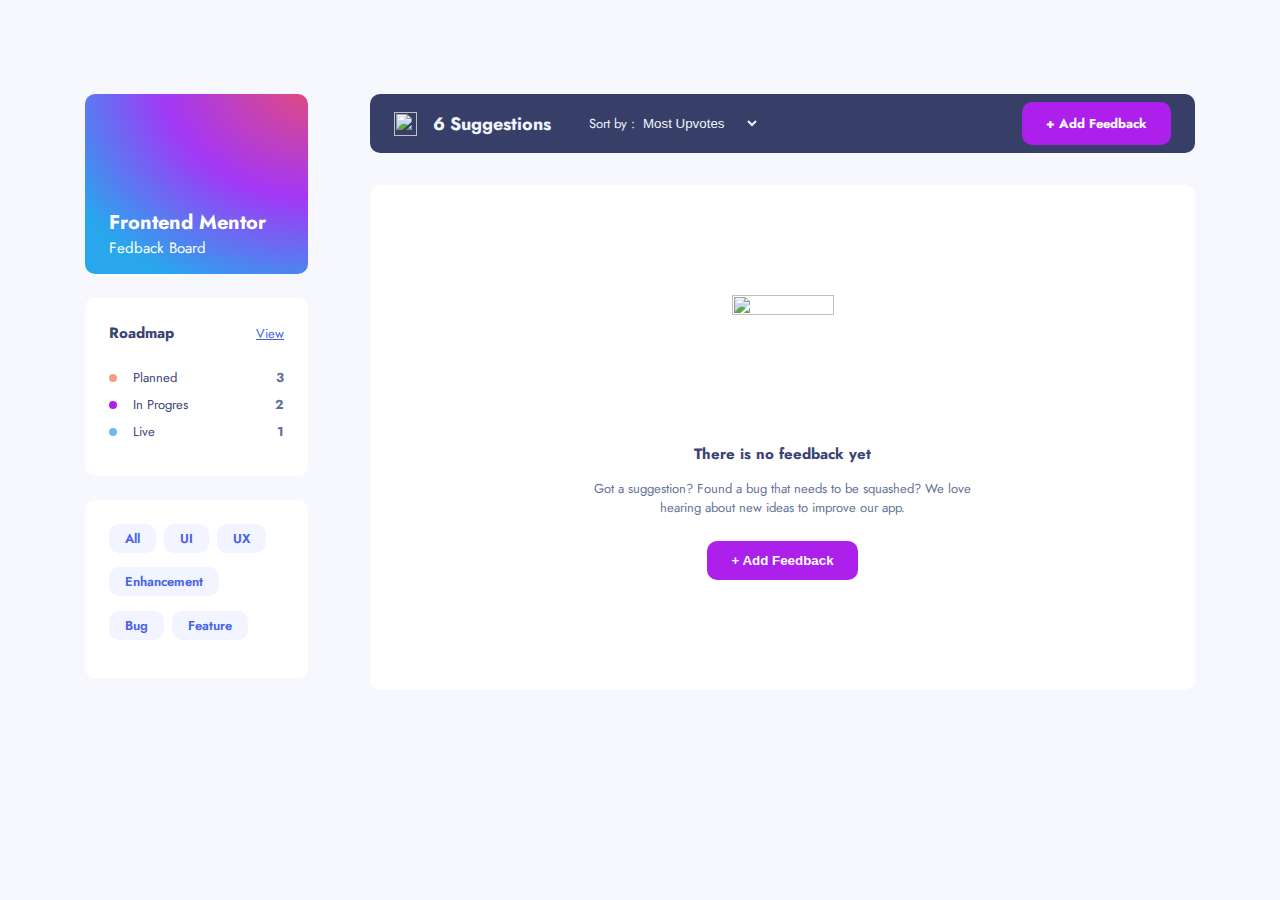
==== commit 677b1ce9: "Merge 26a91113554066ed3fe3ff42a5008a6c31553c2d into fd142ae4fd3fd0bedc631279c7b071fd2c42bdf5" ====
--- a/index.html
+++ b/index.html
@@ -10,7 +10,7 @@
   <link rel="stylesheet" href="css/normalize.css">
   <link rel="stylesheet" href="css/styles.css">
 </head>
-<body class="page__body">
+<body class="page__body ">
 
 
   <main class="main-content">
@@ -18,55 +18,55 @@
       <div class="site-header-feedbacks-wrapper">
         <!-- SITE-HEADER -->
         <header class="site-header site-header-feedbacks-wrapper__site-header">
-          <div class="side-header__logo-wrapper">
-            <div class="side-header__logo-inner">
-              <h2 class="side-header__logo">Frontend Mentor</h2>
-              <p class="side-header__logo-info">Fedback Board</p>
+          <div class="site-header__logo-wrapper">
+            <div class="site-header__logo-inner">
+              <h1 class="site-header__logo">Frontend Mentor</h1>
+              <p class="site-header__logo-info">Fedback Board</p>
             </div>
-            <span class="side-header__sidebar"><svg width="20" height="17" fill="none" xmlns="http://www.w3.org/2000/svg"><g fill="#fff"><path d="M0 0h20v3H0zM0 7h20v3H0zM0 14h20v3H0z"/></g></svg></span>
+            <button type="button" class="sidebar-open-btn">
+              <svg class="sidebar-menu-btn" width="20" height="17" fill="none" xmlns="http://www.w3.org/2000/svg"><g fill="#fff"><path d="M0 0h20v3H0zM0 7h20v3H0zM0 14h20v3H0z"/></g></svg>
+              <svg class="sidebar-close-btn" width="18" height="17" fill="none" xmlns="http://www.w3.org/2000/svg"><path fill-rule="evenodd" clip-rule="evenodd" d="M9 6.379 2.99.369.867 2.488l6.01 6.01-6.01 6.011 2.121 2.122L9 10.622l6.011 6.01 2.122-2.122-6.01-6.01 6.01-6.01L15.01.367 9 6.378Z" fill="#fff"/></svg>
+            </button>
           </div>
-          <div class="side-header__overlay"></div>
-          <div class="side-header__taglist-roadmap-wrapper">
-            <div class="roadmap-widget card">
-              <div class="roadmap-widget__header">
-                <h3 class="roadmap-widget__title">Roadmap</h3>
-                <a class="roadmap-widget__link" href="roadmap.html">View</a>
+          <div class="roadmap-widget">
+            <div class="roadmap-widget__header">
+              <h3 class="roadmap-widget__title">Roadmap</h3>
+              <a class="roadmap-widget__link" href="roadmap.html">View</a>
+            </div>
+            <dl class="roadmap-widget__list">
+              <div class="roadmap-widget__item roadmap-widget__item--planned">
+                <dt class="roadmap-widget__title">Planned</dt>
+                <dd class="roadmap-widget__number">3</dd>
               </div>
-              <dl class="roadmap-widget__list">
-                <div class="roadmap-widget__item roadmap-widget__item--planned">
-                  <dt class="roadmap-widget__title">Planned</dt>
-                  <dd class="roadmap-widget__number">3</dd>
-                </div>
-                <div class="roadmap-widget__item roadmap-widget__item--in-progress">
-                  <dt class="roadmap-widget__title">In Progres</dt>
-                  <dd class="roadmap-widget__number">2</dd>
-                </div>
-                <div class="roadmap-widget__item roadmap-widget__item--live">
-                  <dt class="roadmap-widget__title">Live</dt>
-                  <dd class="roadmap-widget__number">1</dd>
-                </div>
-              </dl>
-            </div>
-            <div class="taglist card">
-              <li class="taglist__item">
-                <a class="tag" href="#">All</a>
-              </li>
-              <li class="taglist__item">
-                <a class="tag" href="#">UI</a>
-              </li>
-              <li class="taglist__item">
-                <a class="tag" href="#">UX</a>
-              </li>
-              <li class="taglist__item">
-                <a class="tag" href="#">Enhancement</a>
-              </li>
-              <li class="taglist__item">
-                <a class="tag" href="#">Bug</a>
-              </li>
-              <li class="taglist__item">
-                <a class="tag" href="#">Feature</a>
-              </li>
-            </div>
+              <div class="roadmap-widget__item roadmap-widget__item--in-progress">
+                <dt class="roadmap-widget__title">In Progres</dt>
+                <dd class="roadmap-widget__number">2</dd>
+              </div>
+              <div class="roadmap-widget__item roadmap-widget__item--live">
+                <dt class="roadmap-widget__title">Live</dt>
+                <dd class="roadmap-widget__number">1</dd>
+              </div>
+            </dl>
+          </div>    
+          <div class="taglist">
+            <li class="taglist__item">
+              <a class="tag" href="#">All</a>
+            </li>
+            <li class="taglist__item">
+              <a class="tag" href="#">UI</a>
+            </li>
+            <li class="taglist__item">
+              <a class="tag" href="#">UX</a>
+            </li>
+            <li class="taglist__item">
+              <a class="tag" href="#">Enhancement</a>
+            </li>
+            <li class="taglist__item">
+              <a class="tag" href="#">Bug</a>
+            </li>
+            <li class="taglist__item">
+              <a class="tag" href="#">Feature</a>
+            </li>
           </div>
               
         </header>
--- a/css/styles.css
+++ b/css/styles.css
@@ -89,7 +89,6 @@
 }
 
 a {
-  text-decoration: none;
   color: var(--clr-primary);
 }
 
@@ -144,7 +143,9 @@
 .page__body--feedback-form {
   padding-top: 34px;
 }
-
+.page__body--sitenav-open {
+  padding-top: 71px;
+}
 
 /* CONTAINER */
 .container {
@@ -165,6 +166,7 @@
   background-color: var(--color-purple);
   color: var(--color-white);
   text-align: center;
+  text-decoration: none;
   cursor: pointer;
   font-weight: 700;
 }
@@ -243,7 +245,7 @@
 }
 
 .back-btn--white {
-  color: #fff;
+  color: var(--color-white);
 }
 
 .back-btn__inner {
@@ -264,7 +266,7 @@
 .card {
   padding: 24px;
   border-radius: 10px;
-  background-color: #fff;
+  background-color: var(--color-white);
 }
 
 .card--narrow-top {
@@ -274,6 +276,7 @@
 .card--feedback-form {
   padding-top: 44px;
 }
+
 
 /* EMPTYCARD */
 .empty-feedback {
@@ -297,79 +300,119 @@
 }
 
 
-
-
-
 /* MAIN-CONTENT */
 .main-content {
   flex-grow: 1;
 }
 
-/* SIDE-HEADER */
-
-.side-header__logo-wrapper {
+/* SITE-HEADER */
+.site-header {
+  position: relative;
+}
+
+.site-header__logo-wrapper {
+  position: relative;
   background: var(--color-side-logo-bg);
   display: flex;
   align-items: center;
   padding: 15px 24px;
   margin-right: -24px;
   margin-left: -24px;
-}
-
-.side-header__logo-inner {
+  z-index: 50;
+}
+
+.site-header__logo-inner {
   color: var(--color-white);
   flex-grow: 1;
   margin-right: 20px;
 }
 
-.side-header__logo {
+.site-header__logo {
   margin: 0;
   font-size: 15px;
 }
 
-.side-header__logo-info {
+.site-header__logo-info {
   margin: 0;
 }
 
-.side-header__sidebar {
-  width: 17px;
-  height: 20px;
-}
-
-.side-header__overlay {
+.sidebar-open {
   position: fixed;
-  width: 100vw;
-  height: 100vh;
-  margin-right: -24px;
-  margin-left: -24px;
-  visibility: hidden;
-  background-color: #333;
-  opacity: 0.5;
-}
-
-.site-header__sidebar-open .side-header__overlay {
-  visibility: visible;
-}
-
-.side-header__taglist-roadmap-wrapper {
+  top: 0;
+  left: 0;
+  width: 100%;
+}
+
+.sidebar-open::before {
+  position: fixed;
+  top: 0;
+  left: 0;
+  width: 100%;
+  height: 100%;
+  background-color: rgb(0, 0, 0, 0.4);
+  content: "";
+}
+
+.sidebar-open::after {
+  position: fixed;
+  top: 0;
+  right: 0;
+  width: 270px;
+  height: 100%;
   background-color: var(--color-light-bg);
-  position: fixed;
-  right: 0;
+  content: "";
+}
+
+.sidebar-open .site-header__logo-wrapper {
+  margin: 0;
+}
+
+.sidebar-open .roadmap-widget {
+  position: relative;
+  margin-left: auto;
+  display: block;
+  z-index: 2;
+}
+
+.sidebar-open .taglist {
+  position: relative;
+  top: 48px;
+  right: 24px;
+  display: flex;
+  margin-left: auto;
+  z-index: 2;
+}
+
+.sidebar-open .sidebar-menu-btn {
+  display: none;
+}
+
+.sidebar-close-btn {
+  display: none;
+}
+
+.sidebar-open  .sidebar-close-btn {
+  display: block;
+  border: none;
+  background: transparent;
+}
+
+.sidebar-open-btn {
+  border: none;
+  background: transparent;
+}
+
+/* ROADMAP-WIDGET */
+
+.roadmap-widget {
+  display: none;
+  background-color: var(--color-white);
   padding: 24px;
-  height: 100vh;
-  display: none;
-}
-
-.site-header__sidebar-open .side-header__taglist-roadmap-wrapper {
-  display: block;
-}
-
-
-/* ROADMAP-WIDGET */
-.roadmap-widget {
-  width: 230px;
+  top: 24px;
+  right: 24px;
+  width: 223px;
   height: 178px;
-  margin-bottom: 24px;
+  border-radius: 10px;
 }
 
 .roadmap-widget__header {
@@ -437,6 +480,7 @@
   font-weight: 600;
   background-color: var(--color-light-bg);
   color: var(--color-blue);
+  text-decoration: none;
 }
 
 .tag:hover {
@@ -451,12 +495,15 @@
 
 /* TAGLIST */
 .taglist {
-  width: 230px;
-  height: 178px;
-  display: flex;
+  display: none;
   flex-wrap: wrap;
   list-style: none;
-  background-color: #fff;
+  background-color: var(--color-white);
+  padding: 24px;
+  margin-bottom: 24px;
+  width: 223px;
+  height: 178px;
+  border-radius: 10px;
 }
 
 .taglist__item {
@@ -616,6 +663,9 @@
   .page__body--roadmap {
     padding-top: 56px;
   }
+  .page__body--sitenav-open {
+    padding-top: 56px;
+  }
 
   .btn {
     padding: 12px 24px;
@@ -636,39 +686,60 @@
     margin-bottom: 40px;
   }
 
-  .side-header__logo-wrapper {
-    width: 230px;
+  .site-header__logo-wrapper {
+    width: 223px;
     height: 180px;
     align-items: end;
     margin: 0;
+    margin-right: 10px;
     border-radius: 10px;
   }
 
-  .side-header__logo-inner {
-    margin-right: 20px;
+  .site-header__logo-inner {
+    margin-right: 15px;
     font-size: 15px;
   }
 
-  .side-header__logo {
+  .site-header__logo {
     font-size: 20px;
   }  
 
-  .side-header__sidebar {
+  .sidebar-open {
+    position: relative;
+  }
+
+  .sidebar-open-btn {
     display: none;
   }
 
-  .side-header__taglist-roadmap-wrapper {
-      display: flex;
-      justify-content: space-between;
-      position: relative;
-      height: auto;
-      padding: 0;
-      background-color: transparent;
-  }
-
   .roadmap-widget {
-    margin-bottom: 0;
-    margin-right: 10px;
+    display: block;
+  }
+
+  .taglist {
+    display: flex;
+  }
+
+  .sidebar-open::after, .sidebar-open::before {
+    content: none;
+  }
+  .sidebar-open .site-header__logo-wrapper {
+    margin-bottom: 24px;
+  }
+  .sidebar-open .roadmap-widget, .sidebar-open .taglist {
+    top: 0;
+    right: 0;
+    margin: 0;
+  }
+  .sidebar-open .roadmap-widget {
+    margin-bottom: 24px;
+  }
+  .sidebar-open .site-header__taglist-roadmap-wrapper {
+    display: flex;
+  }
+
+  .sidebar-open .site-header__sidebar--close {
+    display: none;
   }
   
   .feedback-card {
@@ -751,18 +822,15 @@
     margin-right: 30px;
   }
 
-  .side-header__logo-wrapper{
+  .site-header__logo-wrapper{
     margin-bottom: 24px;
-  }
-
-  .side-header__taglist-roadmap-wrapper {
-    flex-wrap: wrap;
-    width: 100%;
+    margin-right: 0
   }
 
   .roadmap-widget {
     margin-bottom: 24px;
   }
+
   .site-header-feedbacks-wrapper__feedbacks {
     width: 825px;
   }
